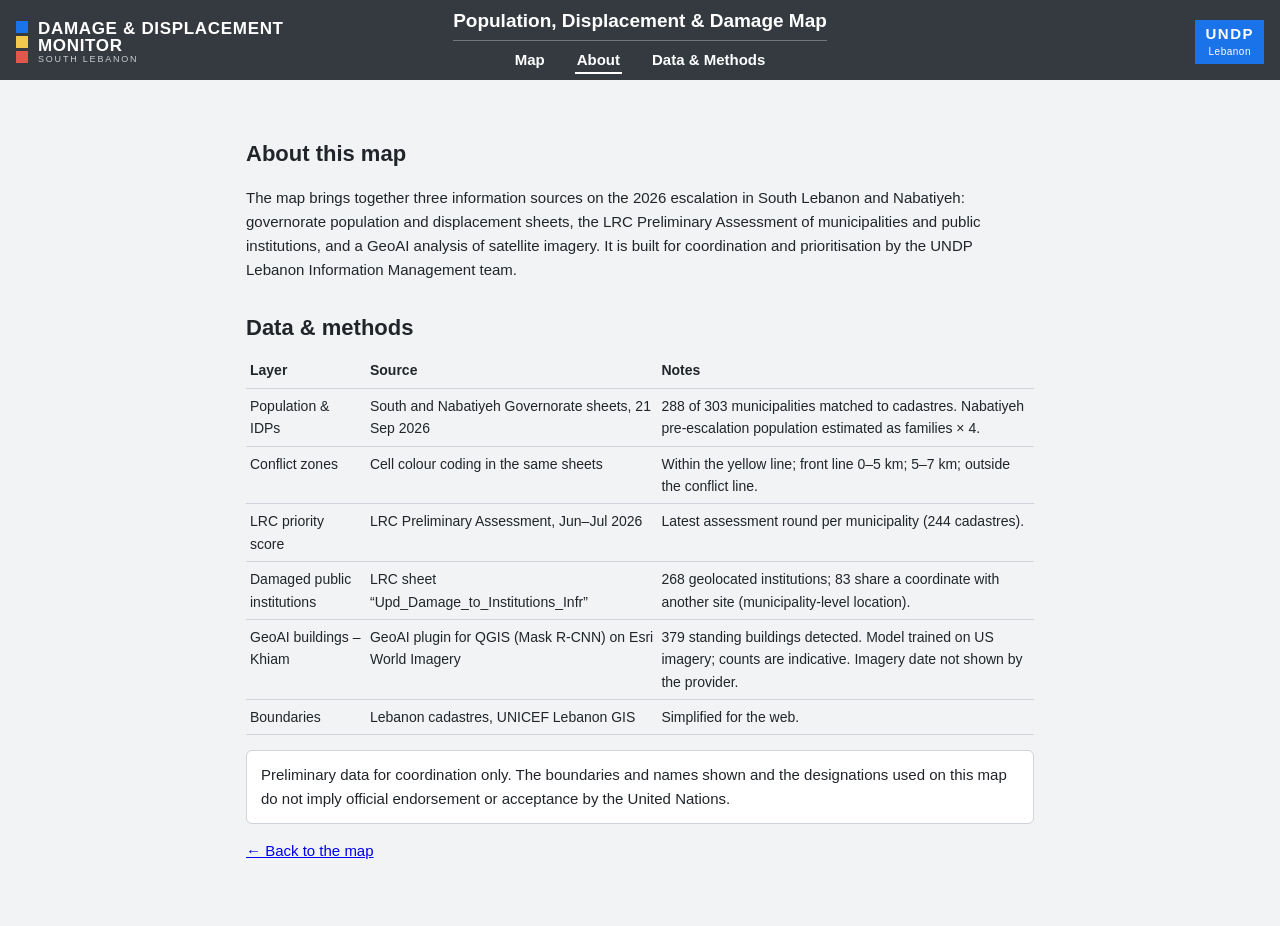
==== about.html @ 595a6a8a "Add South Lebanon displacement & damage web map (from QGIS LRC_Map)" ====
<!DOCTYPE html>
<html lang="en">
<head>
<meta charset="utf-8">
<meta name="viewport" content="width=device-width, initial-scale=1, viewport-fit=cover">
<title>About – South Lebanon Displacement & Damage Map</title>
<link rel="stylesheet" href="style.css">
<style>
  body { display: block; }
  .page { max-width: 820px; margin: 0 auto; padding: 28px max(16px, env(safe-area-inset-right, 0px)) 48px max(16px, env(safe-area-inset-left, 0px)); line-height: 1.6; }
  .page h2 { font-size: 22px; margin: 28px 0 8px; }
  .page table { width: 100%; border-collapse: collapse; font-size: 14px; }
  .page td, .page th { border-bottom: 1px solid var(--line); padding: 6px 4px; text-align: left; vertical-align: top; }
  .page .note { background: var(--card); border: 1px solid var(--line); border-radius: 6px; padding: 12px 14px; }
</style>
</head>
<body>
<header class="topbar">
  <div class="brand"><div class="brand-mark" aria-hidden="true"><span></span><span></span><span></span></div>
    <div class="brand-text"><strong>DAMAGE &amp; DISPLACEMENT</strong><strong>MONITOR</strong><small>SOUTH LEBANON</small></div></div>
  <div class="title-block"><h1>Population, Displacement &amp; Damage Map</h1>
    <nav class="nav"><a href="index.html">Map</a><a href="about.html" class="active">About</a><a href="#data">Data &amp; Methods</a></nav></div>
  <div class="top-right"><div class="org">UNDP<br><span>Lebanon</span></div></div>
</header>
<main class="page">
  <h2>About this map</h2>
  <p>The map brings together three information sources on the 2026 escalation in South Lebanon and Nabatiyeh: governorate population and displacement sheets, the LRC Preliminary Assessment of municipalities and public institutions, and a GeoAI analysis of satellite imagery. It is built for coordination and prioritisation by the UNDP Lebanon Information Management team.</p>

  <h2 id="data">Data &amp; methods</h2>
  <table>
    <tr><th>Layer</th><th>Source</th><th>Notes</th></tr>
    <tr><td>Population &amp; IDPs</td><td>South and Nabatiyeh Governorate sheets, 21 Sep 2026</td><td>288 of 303 municipalities matched to cadastres. Nabatiyeh pre-escalation population estimated as families × 4.</td></tr>
    <tr><td>Conflict zones</td><td>Cell colour coding in the same sheets</td><td>Within the yellow line; front line 0–5 km; 5–7 km; outside the conflict line.</td></tr>
    <tr><td>LRC priority score</td><td>LRC Preliminary Assessment, Jun–Jul 2026</td><td>Latest assessment round per municipality (244 cadastres).</td></tr>
    <tr><td>Damaged public institutions</td><td>LRC sheet “Upd_Damage_to_Institutions_Infr”</td><td>268 geolocated institutions; 83 share a coordinate with another site (municipality-level location).</td></tr>
    <tr><td>GeoAI buildings – Khiam</td><td>GeoAI plugin for QGIS (Mask R-CNN) on Esri World Imagery</td><td>379 standing buildings detected. Model trained on US imagery; counts are indicative. Imagery date not shown by the provider.</td></tr>
    <tr><td>Boundaries</td><td>Lebanon cadastres, UNICEF Lebanon GIS</td><td>Simplified for the web.</td></tr>
  </table>
  <p class="note">Preliminary data for coordination only. The boundaries and names shown and the designations used on this map do not imply official endorsement or acceptance by the United Nations.</p>
  <p><a href="index.html">← Back to the map</a></p>
</main>
</body>
</html>
---- style.css ----
/* Three-panel map app (controls | map | info), modelled on the Tensions Monitoring System layout */
:root {
  --bar: #343a40; --bar-fg: #ffffff;
  --bg: #f1f3f5; --panel: #e9ecef; --card: #ffffff; --line: #ced4da;
  --fg: #212529; --dim: #6c757d;
  --green: #28a745; --green-dk: #1e7e34; --grey-head: #6c757d;
  --blue: #1a73e8; --accent-soft: #e8f0fe;
  --font: Calibri, "Segoe UI", Carlito, Arial, sans-serif;
  color-scheme: light;
}
:root[data-theme="dark"] {
  --bar: #15191d; --bar-fg: #f1f3f5;
  --bg: #1d2226; --panel: #23292e; --card: #2c3338; --line: #3b444b;
  --fg: #e9ecef; --dim: #a7b0b8;
  --green: #2fb956; --green-dk: #23913f; --grey-head: #4b555e;
  --blue: #6ea8ff; --accent-soft: #24364f;
  color-scheme: dark;
}
* { box-sizing: border-box; }
html, body { height: 100%; margin: 0; }
body { font-family: var(--font); background: var(--bg); color: var(--fg); font-size: 15px; display: flex; flex-direction: column; }

/* header */
.topbar { background: var(--bar); color: var(--bar-fg); display: grid; grid-template-columns: 1fr auto 1fr; align-items: center;
  padding: 10px max(16px, env(safe-area-inset-right, 0px)) 6px max(16px, env(safe-area-inset-left, 0px)); gap: 12px; }
.brand { display: flex; gap: 10px; align-items: center; }
.brand-mark { display: grid; grid-template-rows: repeat(3, 12px); gap: 3px; }
.brand-mark span { width: 12px; background: #1a73e8; }
.brand-mark span:nth-child(2) { background: #f2c94c; }
.brand-mark span:nth-child(3) { background: #e2574c; }
.brand-text { display: flex; flex-direction: column; line-height: 1.02; }
.brand-text strong { font-size: 17px; letter-spacing: .04em; }
.brand-text small { font-size: 9px; letter-spacing: .2em; opacity: .75; }
.title-block { text-align: center; }
.title-block h1 { font-size: 19px; margin: 0 0 6px; padding-bottom: 8px; border-bottom: 1px solid rgba(255,255,255,.3); }
.nav { display: flex; gap: 28px; justify-content: center; }
.nav a { color: var(--bar-fg); text-decoration: none; font-weight: 600; padding: 4px 2px; }
.nav a.active { border-bottom: 2px solid var(--bar-fg); }
.top-right { display: flex; justify-content: flex-end; align-items: center; gap: 18px; }
.pill-btn { border-radius: 999px; border: 1px solid #fff; background: transparent; color: var(--bar-fg); padding: 6px 14px; font: 600 13px var(--font); cursor: pointer; }
.org { background: #1a73e8; color: #fff; font-weight: 700; padding: 6px 10px; text-align: center; line-height: 1.05; letter-spacing: .1em; font-size: 15px; }
.org span { font-size: 10px; letter-spacing: .05em; font-weight: 400; }

/* layout */
.layout { flex: 1; display: grid; grid-template-columns: 300px 1fr 320px; min-height: 0; }
.controls { background: var(--panel); overflow-y: auto; padding: 14px; display: flex; flex-direction: column; gap: 12px; border-right: 6px solid var(--line); }
.info { background: var(--panel); overflow-y: auto; padding: 14px; border-left: 1px solid var(--line); }

.controls > * { flex: none; }
.card { background: var(--card); border-radius: 6px; padding: 12px; display: flex; flex-direction: column; gap: 10px; }
.card-title { font-size: 16px; text-align: center; margin: 0; }
.seg { display: flex; gap: 6px; }
.seg button { flex: 1; border: 1px solid var(--line); background: var(--card); color: var(--fg); padding: 7px 6px; border-radius: 6px; font: 15px var(--font); cursor: pointer; }
.seg button.on { background: var(--green); border-color: var(--green-dk); color: #fff; }
.ghost-btn { border: 1px solid var(--line); background: var(--card); color: var(--fg); border-radius: 6px; padding: 6px; font: 600 12.5px var(--font); cursor: pointer; }
.ghost-btn.on { background: var(--accent-soft); border-color: var(--blue); }

.group { background: var(--card); border-radius: 6px; overflow: hidden; }
.group-head { list-style: none; cursor: pointer; background: var(--grey-head); color: #fff; padding: 10px 12px; font-weight: 700; display: flex; justify-content: space-between; }
.group-head::-webkit-details-marker { display: none; }
.group-head::after { content: "▼"; font-size: 12px; }
.group[open] > .group-head::after { content: "▲"; }
.group-head.green { background: var(--green); }
.group-body { padding: 10px 12px 12px; display: flex; flex-direction: column; gap: 8px; }
.sub { font-size: 12px; color: var(--dim); margin: 0; text-transform: none; }
.ind-row { display: grid; grid-template-columns: 1fr 64px; gap: 6px; }
.ind { text-align: left; border: 1px solid var(--line); background: var(--card); color: var(--fg); border-radius: 6px; padding: 9px 10px; font: 600 14.5px var(--font); cursor: pointer; }
.ind.on { background: var(--green); color: #fff; border-color: var(--green-dk); }
.ind.on::after { content: " ✓"; }
.col-btn { border: 1px solid var(--line); background: var(--panel); color: var(--fg); border-radius: 6px; font: 14px var(--font); cursor: pointer; }
.toggle { display: flex; gap: 8px; align-items: center; font-weight: 600; cursor: pointer; }
.toggle input { accent-color: var(--green); width: 16px; height: 16px; }
.slider { display: grid; grid-template-columns: auto 1fr 40px; gap: 8px; align-items: center; font-size: 13px; color: var(--dim); }
.slider input { accent-color: var(--green); }
.chips { display: flex; flex-wrap: wrap; gap: 5px; }
.chip { border: 1px solid var(--line); border-radius: 999px; padding: 3px 9px 3px 6px; font: 12.5px var(--font); background: var(--card); color: var(--fg); cursor: pointer; display: inline-flex; align-items: center; gap: 5px; }
.chip i { width: 10px; height: 10px; border-radius: 50%; display: inline-block; border: 1px solid rgba(0,0,0,.25); }
.chip.off { opacity: .4; text-decoration: line-through; }
.seg3 { flex-direction: row; }
button:focus-visible, a:focus-visible, input:focus-visible, summary:focus-visible { outline: 2px solid var(--blue); outline-offset: 2px; }

/* map */
.map-wrap { position: relative; min-width: 0; }
#map { position: absolute; inset: 0; background: var(--bg); }
.map-tools { position: absolute; top: 12px; left: 12px; z-index: 500; display: flex; flex-direction: column; gap: 8px; }
.map-tools button { background: var(--card); color: var(--fg); border: 1px solid var(--line); border-radius: 4px; padding: 8px 12px; font: 600 13px var(--font); cursor: pointer; box-shadow: 0 1px 4px rgba(0,0,0,.15); text-align: left; }
.map-tools button.on { background: var(--green); color: #fff; }
.leaflet-top.leaflet-left { top: 140px; }
.legend { position: absolute; right: 14px; bottom: 26px; z-index: 500; background: var(--card); color: var(--fg); border-radius: 6px; padding: 10px 14px; box-shadow: 0 1px 6px rgba(0,0,0,.2); min-width: 190px; max-width: 260px; max-height: 60%; overflow-y: auto; }
.legend h3 { margin: 0 0 6px; font-size: 17px; }
.legend h4 { margin: 8px 0 4px; font-size: 13.5px; }
.legend .row { display: flex; align-items: center; gap: 8px; font-size: 13px; margin: 3px 0; font-variant-numeric: tabular-nums; }
.legend .sw { width: 18px; height: 14px; border: 1px solid rgba(0,0,0,.35); flex: none; }
.legend .dot { width: 12px; height: 12px; border-radius: 50%; border: 1.5px solid #fff; box-shadow: 0 0 0 1px rgba(0,0,0,.3); flex: none; margin: 0 3px; }
.leaflet-container { font-family: var(--font); }
.leaflet-tooltip.lbl { background: transparent; border: 0; box-shadow: none; font-weight: 700; color: #222; text-shadow: 0 0 3px #fff, 0 0 3px #fff; font-size: 11px; }
.leaflet-popup-content { font-family: var(--font); font-size: 13.5px; }
.leaflet-popup-content b { font-size: 14.5px; }

/* info panel */
.tabs { display: flex; gap: 2px; border-bottom: 1px solid var(--line); margin-bottom: 12px; overflow-x: auto; }
.tabs button { background: none; border: 0; padding: 10px 8px; font: 600 15px var(--font); color: var(--dim); cursor: pointer; border-bottom: 3px solid transparent; white-space: nowrap; }
.tabs button.on { color: var(--blue); border-bottom-color: var(--blue); }
.tab-body { background: var(--card); border-radius: 6px; padding: 14px; font-size: 14px; line-height: 1.5; }
.guide-card { background: var(--panel); border: 1px solid var(--line); border-radius: 6px; padding: 12px 14px; }
.guide-card h3 { margin: 0; font-size: 18px; line-height: 1.3; }
.tab-body h4 { text-transform: uppercase; letter-spacing: .05em; font-size: 12.5px; color: var(--dim); border-bottom: 1px solid var(--line); padding-bottom: 6px; margin: 16px 0 8px; }
.steps { list-style: none; counter-reset: s; padding: 0; margin: 0; display: flex; flex-direction: column; gap: 8px; }
.steps li { counter-increment: s; border: 1px solid var(--line); border-radius: 6px; padding: 8px 10px 8px 38px; position: relative; display: flex; flex-direction: column; }
.steps li::before { content: counter(s); position: absolute; left: 10px; top: 9px; width: 20px; height: 20px; border-radius: 50%; background: var(--accent-soft); color: var(--blue); font-size: 12px; display: grid; place-items: center; font-weight: 700; }
.steps span { font-size: 13px; color: var(--dim); }
.kpis { display: grid; grid-template-columns: 1fr 1fr; gap: 8px; }
.kpi { border: 1px solid var(--line); border-radius: 6px; padding: 8px 10px; }
.kpi b { display: block; font-size: 22px; font-variant-numeric: tabular-nums; }
.kpi span { font-size: 12px; color: var(--dim); }
.kv { width: 100%; border-collapse: collapse; font-size: 13.5px; }
.kv td { padding: 5px 2px; border-bottom: 1px solid var(--line); }
.kv td:last-child { text-align: right; font-variant-numeric: tabular-nums; font-weight: 600; }
.bar { display: grid; grid-template-columns: 110px 1fr 34px; gap: 6px; align-items: center; font-size: 12.5px; margin: 4px 0; }
.bar .track { background: var(--panel); height: 10px; border-radius: 2px; overflow: hidden; }
.bar .fill { height: 100%; }
.bar .n { text-align: right; font-variant-numeric: tabular-nums; }
.pill { display: inline-block; border-radius: 999px; padding: 1px 9px; font-size: 12px; font-weight: 700; color: #111; }
.layer-item { border: 1px solid var(--line); border-radius: 6px; padding: 8px 10px; margin-bottom: 8px; }
.layer-item b { display: block; }
.dl { padding-left: 18px; } .dl li { margin: 6px 0; } .dl a { color: var(--blue); }

@media (max-width: 1100px) { .layout { grid-template-columns: 270px 1fr; } .info { display: none; } }
@media (max-width: 720px) {
  .topbar { grid-template-columns: 1fr auto; } .title-block { display: none; }
  .layout { grid-template-columns: 1fr; grid-template-rows: 60vh auto; }
  .controls { order: 2; border-right: 0; } .map-wrap { order: 1; }
}
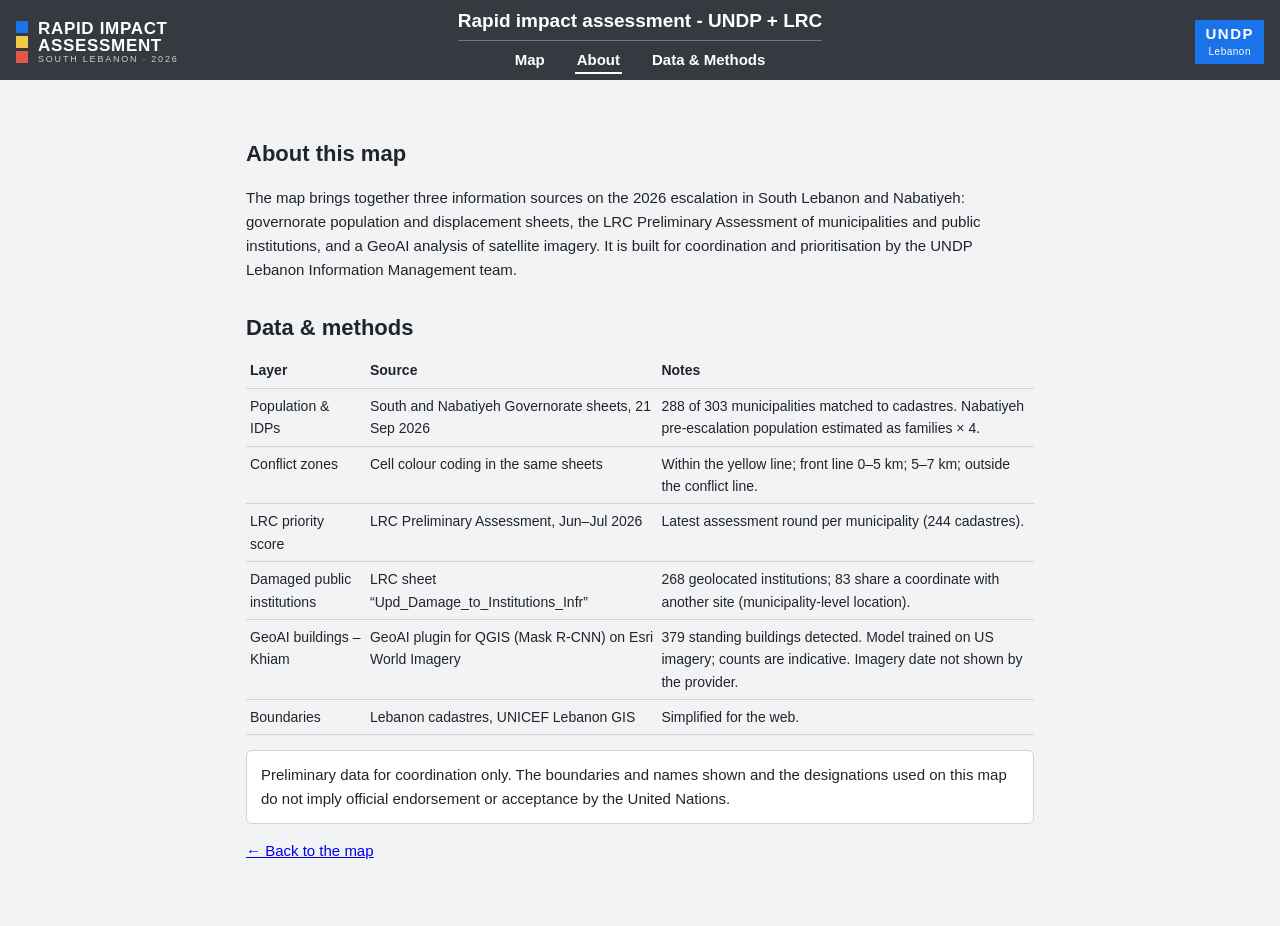
==== commit f9c9301e: "Rename map to Rapid impact assessment - UNDP + LRC and update live link" ====
--- a/about.html
+++ b/about.html
@@ -3,7 +3,7 @@
 <head>
 <meta charset="utf-8">
 <meta name="viewport" content="width=device-width, initial-scale=1, viewport-fit=cover">
-<title>About – South Lebanon Displacement & Damage Map</title>
+<title>About – Rapid impact assessment - UNDP + LRC</title>
 <link rel="stylesheet" href="style.css">
 <style>
   body { display: block; }
@@ -17,8 +17,8 @@
 <body>
 <header class="topbar">
   <div class="brand"><div class="brand-mark" aria-hidden="true"><span></span><span></span><span></span></div>
-    <div class="brand-text"><strong>DAMAGE &amp; DISPLACEMENT</strong><strong>MONITOR</strong><small>SOUTH LEBANON</small></div></div>
-  <div class="title-block"><h1>Population, Displacement &amp; Damage Map</h1>
+    <div class="brand-text"><strong>RAPID IMPACT</strong><strong>ASSESSMENT</strong><small>SOUTH LEBANON · 2026</small></div></div>
+  <div class="title-block"><h1>Rapid impact assessment - UNDP + LRC</h1>
     <nav class="nav"><a href="index.html">Map</a><a href="about.html" class="active">About</a><a href="#data">Data &amp; Methods</a></nav></div>
   <div class="top-right"><div class="org">UNDP<br><span>Lebanon</span></div></div>
 </header>
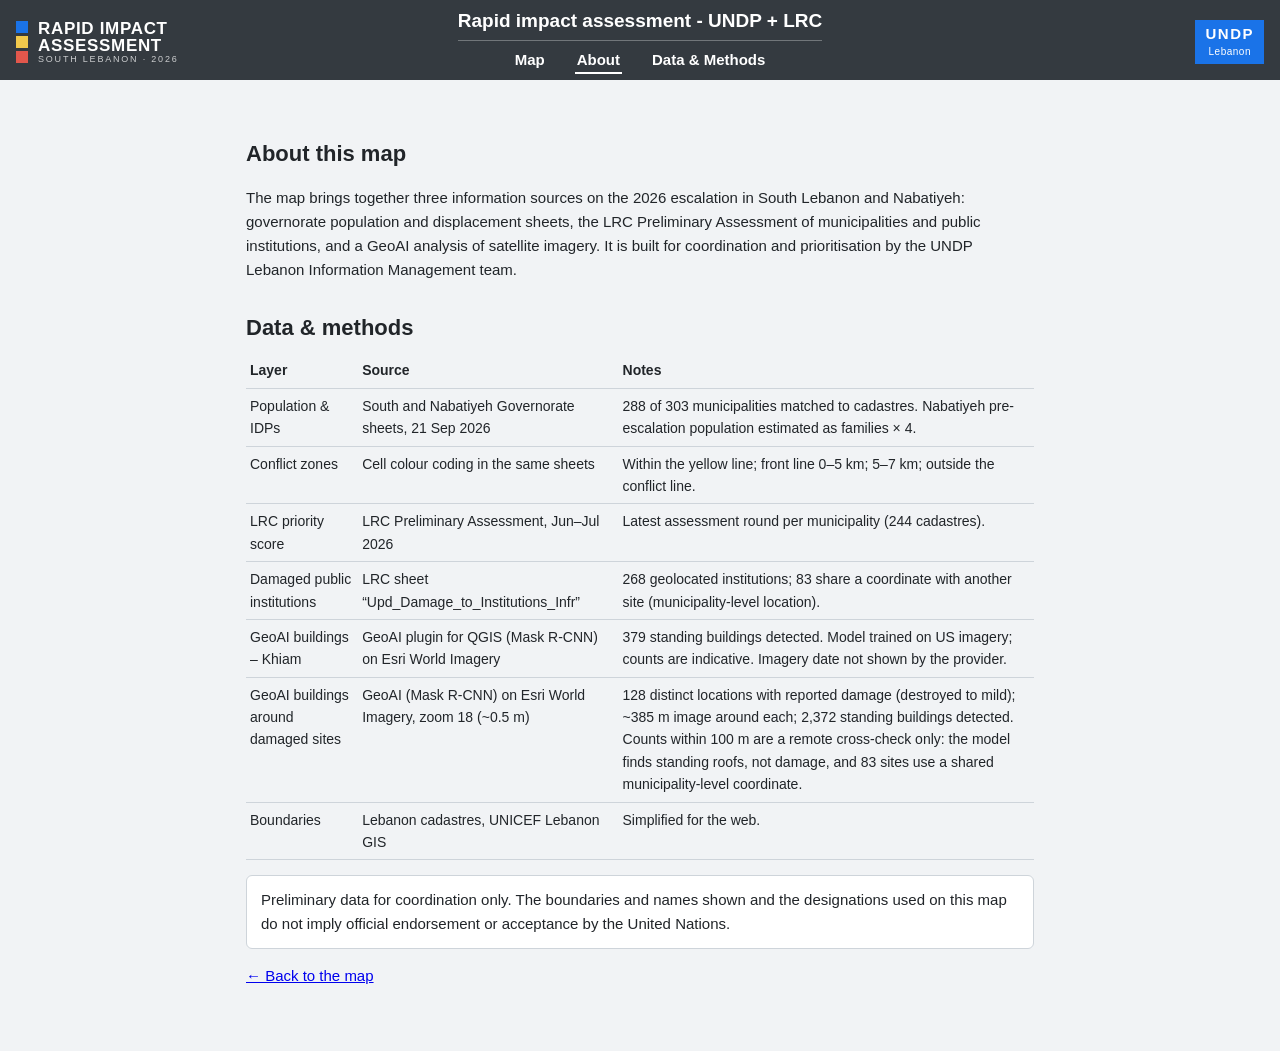
==== commit 2533fe2f: "Add GeoAI building detection around 128 damaged sites (Esri imagery) with site picker" ====
--- a/about.html
+++ b/about.html
@@ -34,6 +34,7 @@
     <tr><td>LRC priority score</td><td>LRC Preliminary Assessment, Jun–Jul 2026</td><td>Latest assessment round per municipality (244 cadastres).</td></tr>
     <tr><td>Damaged public institutions</td><td>LRC sheet “Upd_Damage_to_Institutions_Infr”</td><td>268 geolocated institutions; 83 share a coordinate with another site (municipality-level location).</td></tr>
     <tr><td>GeoAI buildings – Khiam</td><td>GeoAI plugin for QGIS (Mask R-CNN) on Esri World Imagery</td><td>379 standing buildings detected. Model trained on US imagery; counts are indicative. Imagery date not shown by the provider.</td></tr>
+    <tr><td>GeoAI buildings around damaged sites</td><td>GeoAI (Mask R-CNN) on Esri World Imagery, zoom 18 (~0.5 m)</td><td>128 distinct locations with reported damage (destroyed to mild); ~385 m image around each; 2,372 standing buildings detected. Counts within 100 m are a remote cross-check only: the model finds standing roofs, not damage, and 83 sites use a shared municipality-level coordinate.</td></tr>
     <tr><td>Boundaries</td><td>Lebanon cadastres, UNICEF Lebanon GIS</td><td>Simplified for the web.</td></tr>
   </table>
   <p class="note">Preliminary data for coordination only. The boundaries and names shown and the designations used on this map do not imply official endorsement or acceptance by the United Nations.</p>
--- a/style.css
+++ b/style.css
@@ -131,3 +131,5 @@
   .layout { grid-template-columns: 1fr; grid-template-rows: 60vh auto; }
   .controls { order: 2; border-right: 0; } .map-wrap { order: 1; }
 }
+
+.site-select { width: 100%; padding: 7px 8px; border: 1px solid var(--line); border-radius: 6px; background: var(--card); color: var(--fg); font: 13.5px var(--font); }
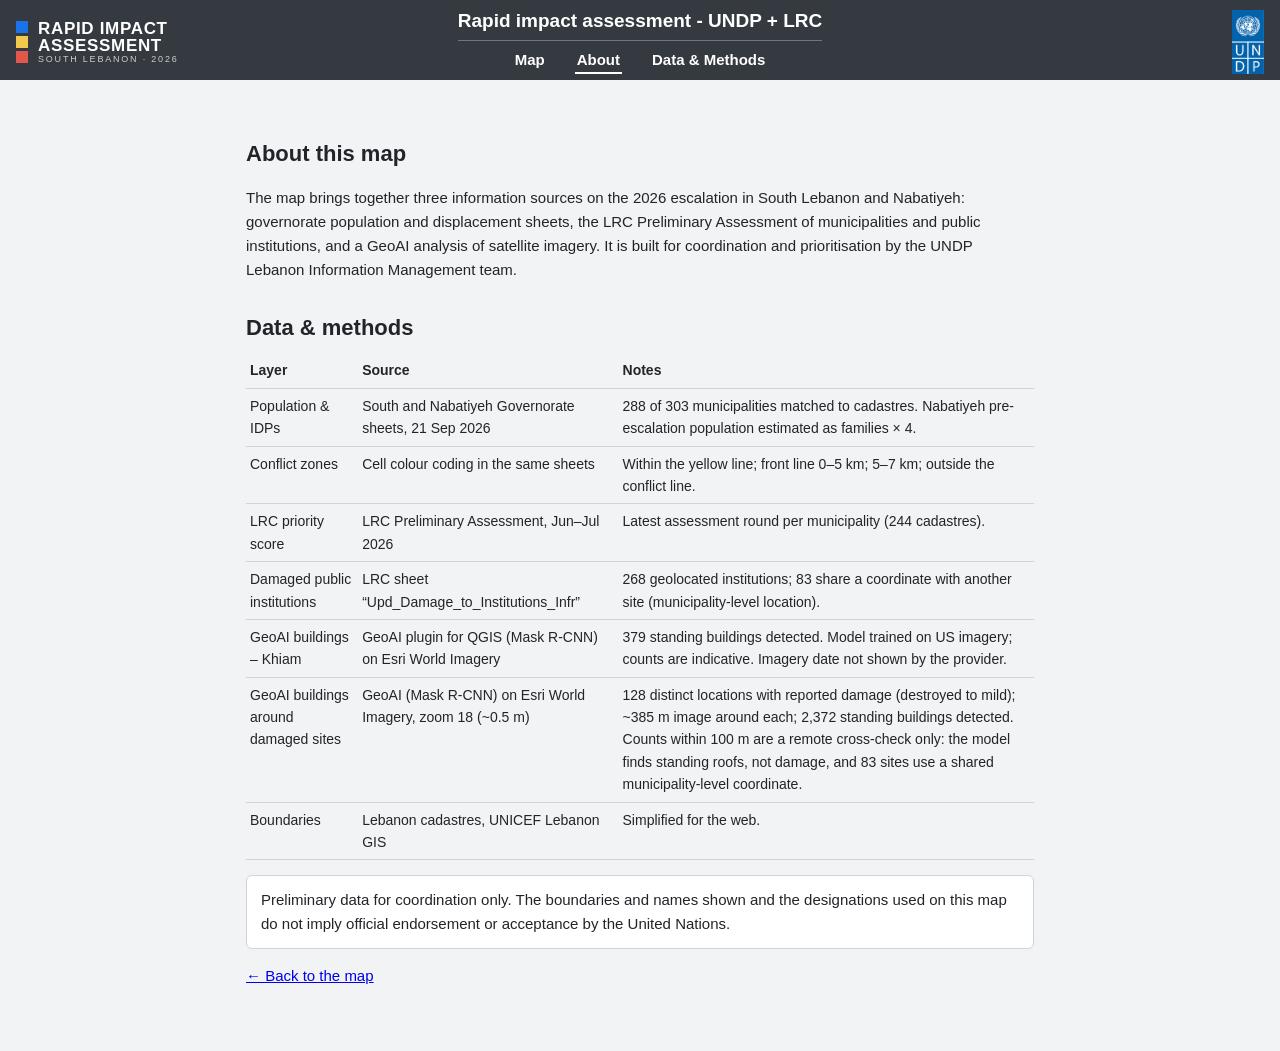
==== commit e501d258: "Use official UNDP logo in the header" ====
--- a/about.html
+++ b/about.html
@@ -4,7 +4,7 @@
 <meta charset="utf-8">
 <meta name="viewport" content="width=device-width, initial-scale=1, viewport-fit=cover">
 <title>About – Rapid impact assessment - UNDP + LRC</title>
-<link rel="stylesheet" href="style.css">
+<link rel="stylesheet" href="style.css?v=5">
 <style>
   body { display: block; }
   .page { max-width: 820px; margin: 0 auto; padding: 28px max(16px, env(safe-area-inset-right, 0px)) 48px max(16px, env(safe-area-inset-left, 0px)); line-height: 1.6; }
@@ -20,7 +20,7 @@
     <div class="brand-text"><strong>RAPID IMPACT</strong><strong>ASSESSMENT</strong><small>SOUTH LEBANON · 2026</small></div></div>
   <div class="title-block"><h1>Rapid impact assessment - UNDP + LRC</h1>
     <nav class="nav"><a href="index.html">Map</a><a href="about.html" class="active">About</a><a href="#data">Data &amp; Methods</a></nav></div>
-  <div class="top-right"><div class="org">UNDP<br><span>Lebanon</span></div></div>
+  <div class="top-right"><img class="org-logo" src="undp-logo.png" alt="UNDP" width="32" height="64" style="height:64px;width:auto"></div>
 </header>
 <main class="page">
   <h2>About this map</h2>
--- a/style.css
+++ b/style.css
@@ -133,3 +133,5 @@
 }
 
 .site-select { width: 100%; padding: 7px 8px; border: 1px solid var(--line); border-radius: 6px; background: var(--card); color: var(--fg); font: 13.5px var(--font); }
+
+.org-logo { height: 64px; width: auto; display: block; }
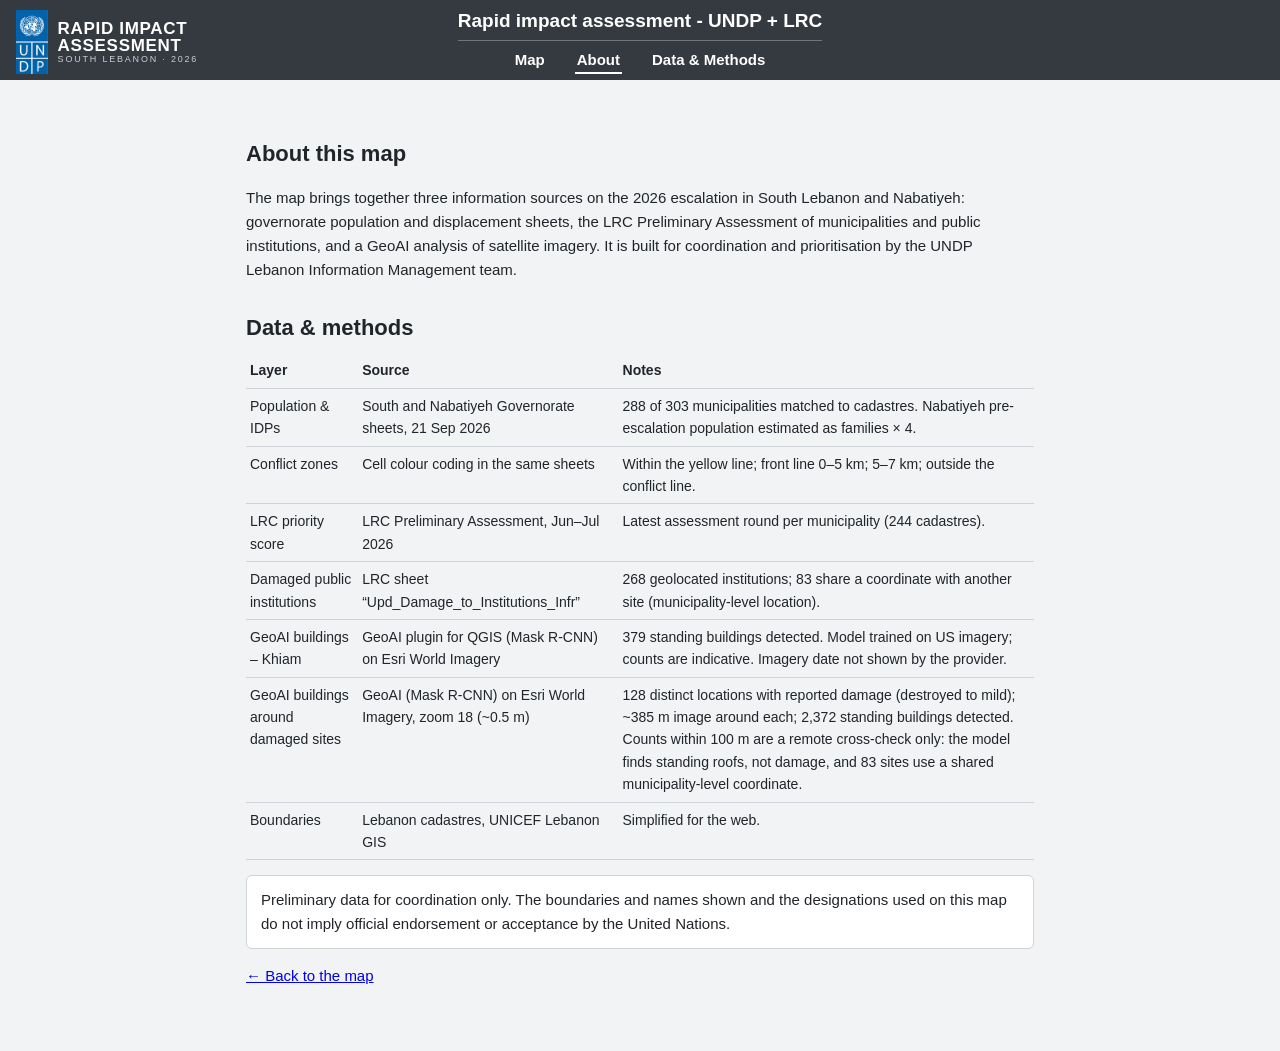
==== commit 6da88d92: "Move UNDP logo to the top left" ====
--- a/about.html
+++ b/about.html
@@ -4,7 +4,7 @@
 <meta charset="utf-8">
 <meta name="viewport" content="width=device-width, initial-scale=1, viewport-fit=cover">
 <title>About – Rapid impact assessment - UNDP + LRC</title>
-<link rel="stylesheet" href="style.css?v=5">
+<link rel="stylesheet" href="style.css?v=6">
 <style>
   body { display: block; }
   .page { max-width: 820px; margin: 0 auto; padding: 28px max(16px, env(safe-area-inset-right, 0px)) 48px max(16px, env(safe-area-inset-left, 0px)); line-height: 1.6; }
@@ -16,11 +16,11 @@
 </head>
 <body>
 <header class="topbar">
-  <div class="brand"><div class="brand-mark" aria-hidden="true"><span></span><span></span><span></span></div>
+  <div class="brand"><img class="org-logo" src="undp-logo.png" alt="UNDP" width="32" height="64" style="height:64px;width:auto">
     <div class="brand-text"><strong>RAPID IMPACT</strong><strong>ASSESSMENT</strong><small>SOUTH LEBANON · 2026</small></div></div>
   <div class="title-block"><h1>Rapid impact assessment - UNDP + LRC</h1>
     <nav class="nav"><a href="index.html">Map</a><a href="about.html" class="active">About</a><a href="#data">Data &amp; Methods</a></nav></div>
-  <div class="top-right"><img class="org-logo" src="undp-logo.png" alt="UNDP" width="32" height="64" style="height:64px;width:auto"></div>
+  <div class="top-right"></div>
 </header>
 <main class="page">
   <h2>About this map</h2>
